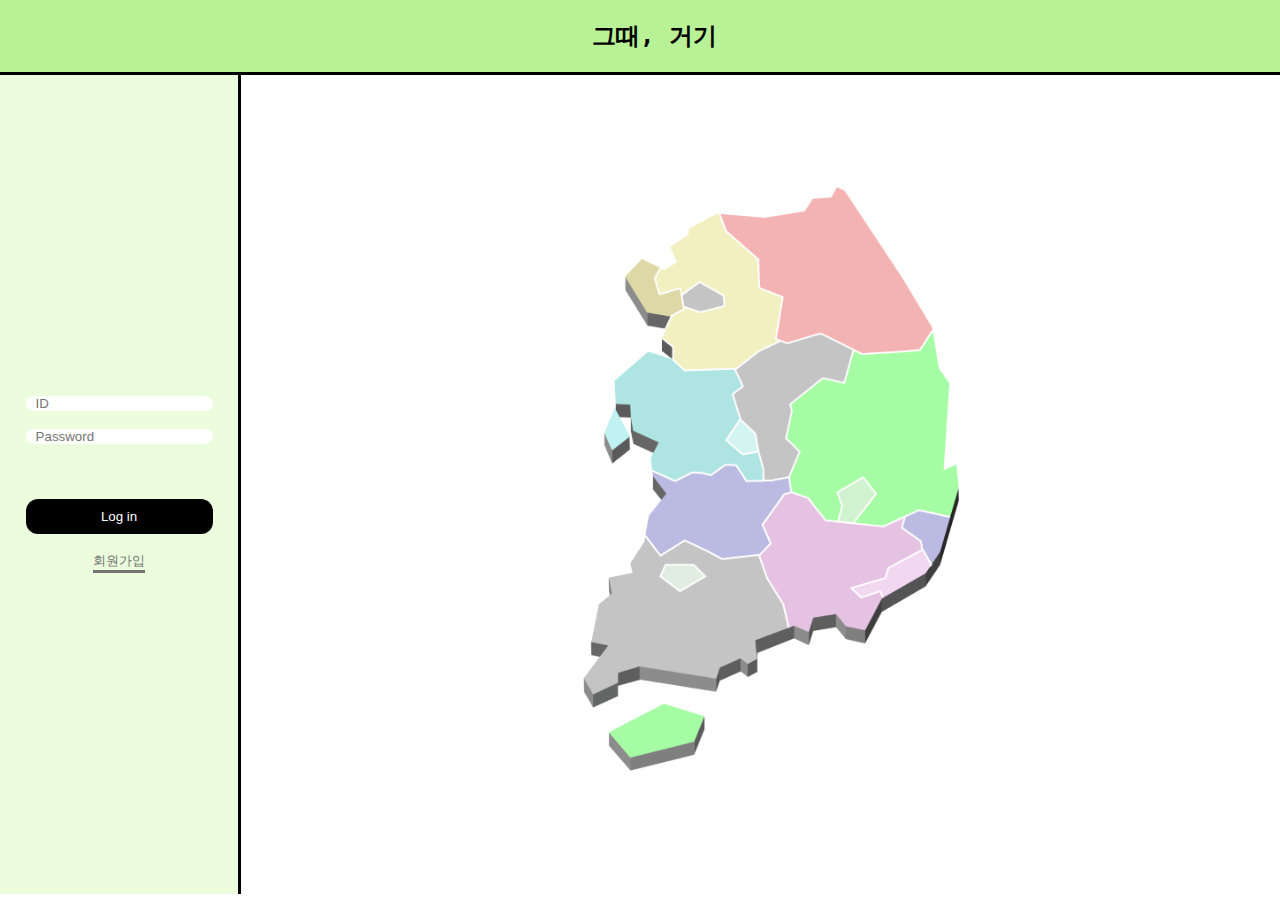
==== src/index.html @ 8bc5ed80 "feat/login기능 구현" ====
<!DOCTYPE html>
<html lang="en">
<head>
    <meta charset="UTF-8">
    <meta http-equiv="X-UA-Compatible" content="IE=edge">
    <meta name="viewport" content="width=device-width, initial-scale=1.0">
    <title>그때, 거기</title>
    <link rel="stylesheet" href="./css/style.css">
</head>
<body>
    <!-- header -->
    <header class="headerBar">
        <h1 id="title"><pre>그때, 거기</pre></h1>
    </header>
    
    <!-- body -->
    <section style="display: flex;">
    <!-- side menu -->
    <nav id="menuContainer" style="display: flex; flex-direction:column; justify-content:center;">
        <form>
            <input type="text" id="id" placeholder="ID"/>
            <br/>
            <input type="password" id="pwd" placeholder="Password"/>
            <br/>
            <input type="button" value="Log in" id="loginBtn"/>
            <br/>
            <input type="button" value="회원가입" id="register"/>
        </form>
    </nav>
    <!-- map -->
    <div style="display:flex; flex-direction:column; margin-top:auto; margin-bottom:auto; justify-content:center; align-items:center; width:100%; height: 100%; display:flex;">
        <img id="korea" src="../image/korea.png" style="max-height:100%;" alt="한국 지도">
    </div>
    </section>
    <script src="./js/index.js"></script>
</body>
</html>
---- src/css/style.css ----
* {
    margin: 0;
    padding: 0;
}

header {
    display: flex;
    background: #B9F197;
    padding: 1rem;
    height: 2.5rem;
    /* align-items: center; */
    /* justify-content: space-between; */
    /* justify-content: center; */
    /* margin: 0 auto; */
    border-bottom: solid;
}

#logout{
    color: #6D6D6D;
    padding: 10px;
}

#title {
    /* text-align: center; */
    /* item-align: center; */
    font-size: 1.5rem;
    margin: auto;
    margin-left: 45vw;
}

#menuContainer{
    background: #EBFDDD;
    display: flex;
    /* align-items: center; */
    height: 91vh;
    width: fit-content;
    padding-left: 2vw;
    padding-right: 2vw;
    border-right: solid;
}

#menuContainer ul {
    list-style: none;
    margin-top: 100%
}

#loginBtn, #registerBtn{
    display: flex;
    color: #ffffff;
    border:none;
    background-color: black;
    padding-top: 10px;
    padding-bottom: 10px;
    padding-right: 10px;
    margin-top: 20%;
    width: 100%;
    justify-content: center;
    border-radius: 12px;
    /* align-items : center; */
}
#loginBtn:hover{
    background-color: #727272;
}

#register{
    color: #727272;
    background: none;
    border-radius: 0px;
    border-bottom: solid;
    padding-left: 0px;
    margin: auto;
    justify-content: center;
}

input{
    display: flex;
    justify-content: space-between;
    border-radius: 12px;
    border:none;
    padding-left: 10px;
}

#korea{
    width:50%;
    height: auto;
    /* margin-top: 25%; */
    align-items: center;
    margin: auto;
}

.hidden{
    display: none;
}
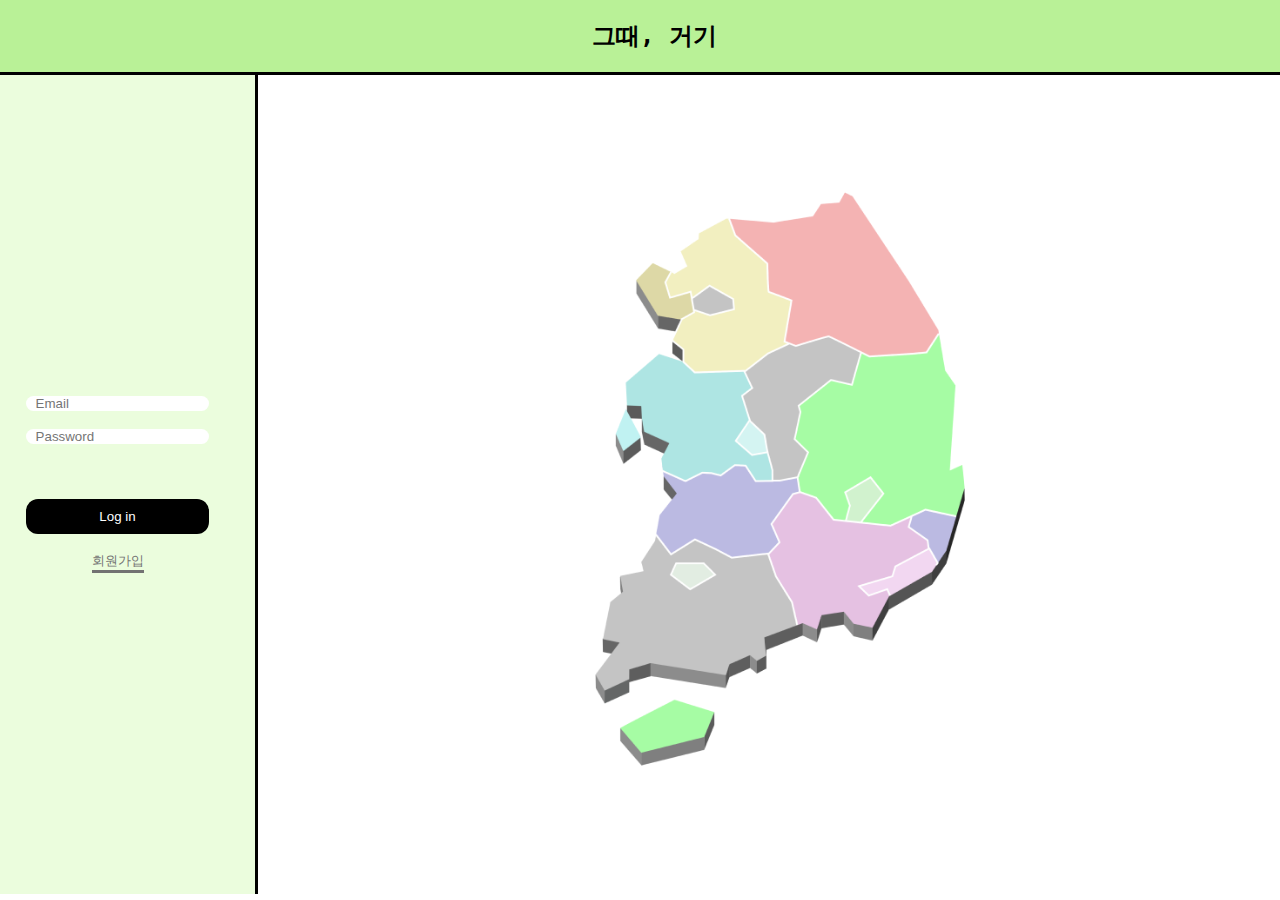
==== commit 5c32ad9b: "feat/modal test" ====
--- a/src/index.html
+++ b/src/index.html
@@ -16,19 +16,19 @@
     <!-- body -->
     <section style="display: flex;">
     <!-- side menu -->
-    <nav id="menuContainer" style="display: flex; flex-direction:column; justify-content:center;">
-        <form>
-            <input type="text" id="id" placeholder="ID"/>
+    <nav id="menuContainer" style="display: flex; flex-direction:column; justify-content:center; width:20%;">
+        <form style="display:flex; flex-direction:column; justify-content:center; width:90%">
+            <input type="text" id="email" placeholder="Email"/>
             <br/>
             <input type="password" id="pwd" placeholder="Password"/>
             <br/>
             <input type="button" value="Log in" id="loginBtn"/>
             <br/>
-            <input type="button" value="회원가입" id="register"/>
+            <input type="button" value="회원가입" id="register" class="register"/>
         </form>
     </nav>
     <!-- map -->
-    <div style="display:flex; flex-direction:column; margin-top:auto; margin-bottom:auto; justify-content:center; align-items:center; width:100%; height: 100%; display:flex;">
+    <div class="map">
         <img id="korea" src="../image/korea.png" style="max-height:100%;" alt="한국 지도">
     </div>
     </section>
--- a/src/css/style.css
+++ b/src/css/style.css
@@ -62,7 +62,7 @@
     background-color: #727272;
 }
 
-#register{
+.register{
     color: #727272;
     background: none;
     border-radius: 0px;
@@ -80,14 +80,81 @@
     padding-left: 10px;
 }
 
+.map{
+    display:flex; 
+    flex-direction:column; 
+    margin-top:auto; 
+    margin-bottom:auto; 
+    justify-content:center; 
+    align-items:center; 
+    width:100%; 
+    height: 100%; 
+    display:flex;
+}
+
 #korea{
     width:50%;
     height: auto;
-    /* margin-top: 25%; */
     align-items: center;
     margin: auto;
+}
+#korea:hover,
+#korea:focus{
+    cursor:pointer;
 }
 
 .hidden{
     display: none;
+}
+
+.modal {
+    display: none;
+    position: fixed;
+    z-index: 1;
+    left: 0;
+    top: 0;
+    width: 100%;
+    height: 100%;
+    overflow: auto;
+    background-color: rgba(0,0,0,0.4);
+}
+
+/* 모달 컨텐츠 스타일 */
+.modal-content {
+    background-color: #fefefe;
+    margin: 15% auto;
+    padding: 20px;
+    border: 1px solid #888;
+    width: 80%;
+}
+
+
+/* 모달 닫기 버튼 스타일 */
+.close {
+    color: #aaa;
+    float: right;
+    font-size: 28px;
+    font-weight: bold;
+}
+
+#addFolderBtn{
+    margin-top: auto;
+    font-size:2.5vw;
+    background:none;
+    border:none;
+    color:grey;
+}
+
+#addFolderBtn:hover,
+#addFolderBtn:focus{
+    color: black;
+    text-decoration: none;
+    cursor: pointer;
+}
+
+.close:hover,
+.close:focus {
+  color: black;
+  text-decoration: none;
+  cursor: pointer;
 }